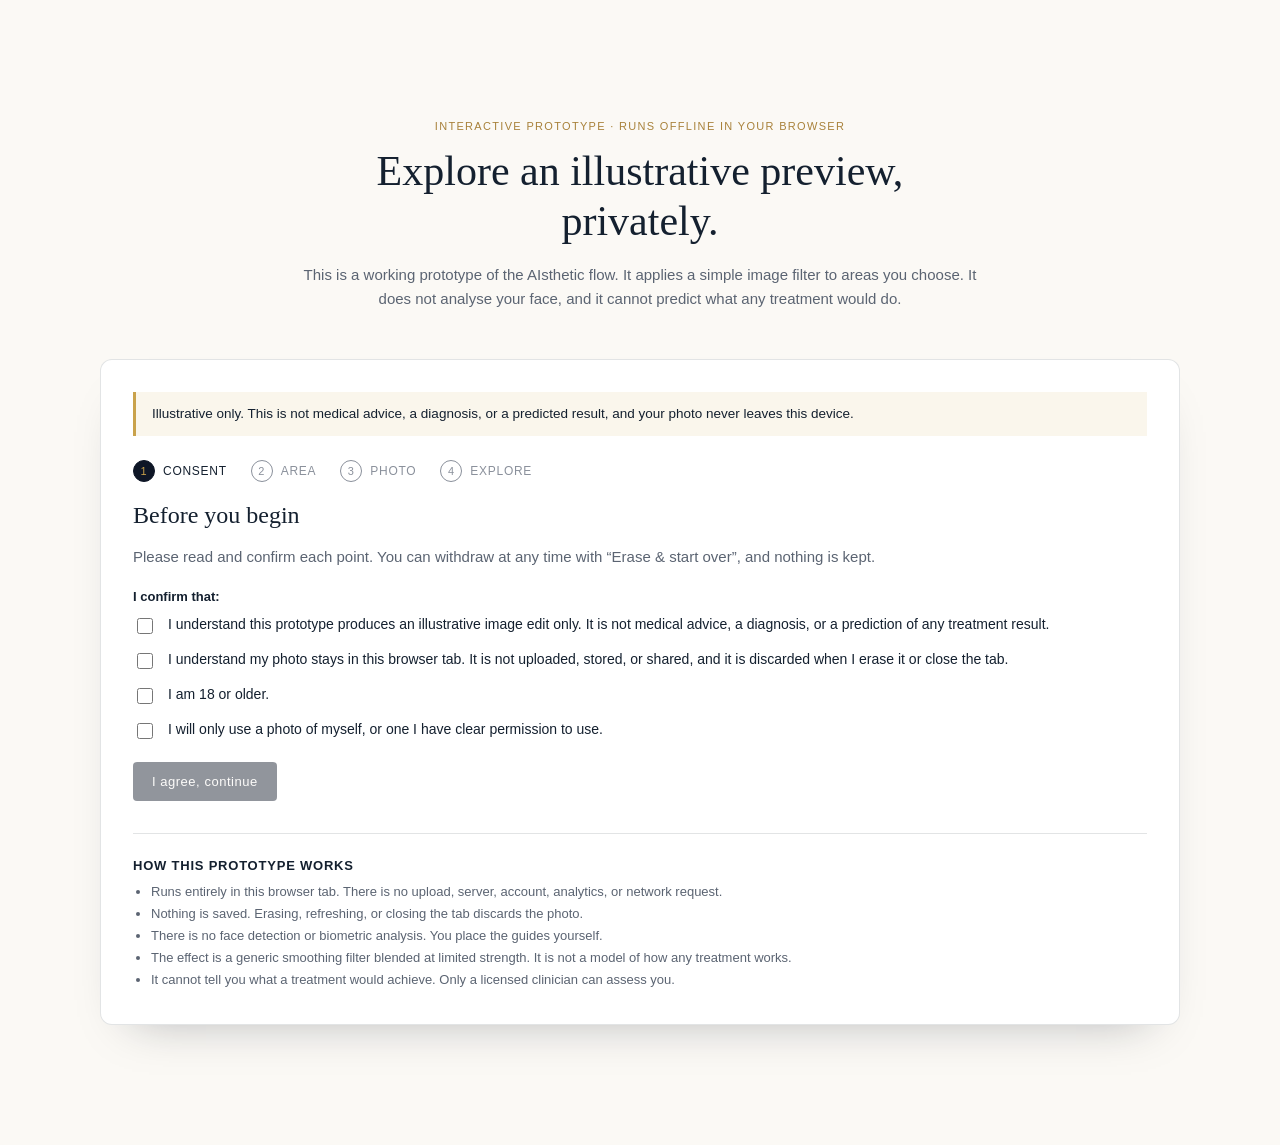
==== simulator.html @ 8ab3dfdd "deploy: publish AIsthetic static site" ====
<!doctype html>
<html lang="en">
  <head>
    <meta charset="UTF-8" />
    <meta name="viewport" content="width=device-width, initial-scale=1.0" />
    <!-- Standalone, fully offline prototype page: no web fonts or third-party resources. -->
    <title>AIsthetic — Offline simulation prototype</title>
    <script type="module" crossorigin src="./assets/simulator-DaD3iozE.js"></script>
    <link rel="modulepreload" crossorigin href="./assets/index-Bb-KDoQ-.js">
    <link rel="stylesheet" crossorigin href="./assets/index-sX0Aq_4Y.css">
  </head>
  <body>
    <div id="root"></div>
  </body>
</html>
---- assets/index-sX0Aq_4Y.css ----
.aisthetic-sim{background:#fbf9f5;padding:120px 48px;color:#14202f;scroll-margin-top:72px}.aisthetic-sim-header{max-width:680px;margin:0 auto 48px;text-align:center}.aisthetic-sim-eyebrow{font-size:11px;letter-spacing:.12em;color:#a8813a;text-transform:uppercase;margin-bottom:14px}.aisthetic-sim-title{font-family:Newsreader,serif;font-weight:400;font-size:clamp(28px,3.4vw,42px);line-height:1.2;margin:0 0 16px}.aisthetic-sim-intro,.aisthetic-sim-lead,.aisthetic-sim-help{font-size:15px;line-height:1.6;color:#5b6472;margin:0}.aisthetic-sim-shell{max-width:1080px;margin:0 auto;background:#fff;border:1px solid rgba(20,32,47,.12);border-radius:12px;padding:32px;box-shadow:0 24px 48px -32px #0e162659}.aisthetic-sim-banner{margin:0 0 24px;padding:12px 16px;border-left:3px solid #c9a24b;background:#c9a24b1a;font-size:13.5px;line-height:1.5;color:#14202f}.aisthetic-sim-steps{display:flex;gap:24px;list-style:none;padding:0;margin:0 0 20px;font-size:12px;letter-spacing:.06em;text-transform:uppercase;color:#8a909b}.aisthetic-sim-steps li{display:flex;align-items:center;gap:8px}.aisthetic-sim-steps li.is-reached{color:#14202f}.aisthetic-sim-step-num{display:inline-flex;align-items:center;justify-content:center;width:22px;height:22px;border-radius:50%;border:1px solid currentColor;font-size:11px}.aisthetic-sim-steps li[aria-current=step] .aisthetic-sim-step-num{background:#0e1626;border-color:#0e1626;color:#c9a24b}.aisthetic-sim-step-title{font-family:Newsreader,serif;font-weight:400;font-size:24px;margin:0 0 16px}.aisthetic-sim-step-title:focus{outline:none}.aisthetic-sim-panel{display:grid;gap:20px}.aisthetic-sim-fieldset{border:none;padding:0;margin:0;display:grid;gap:12px}.aisthetic-sim-fieldset legend{font-size:13px;font-weight:600;margin-bottom:10px;padding:0}.aisthetic-sim-check{display:flex;gap:12px;align-items:flex-start;font-size:14px;line-height:1.55;cursor:pointer}.aisthetic-sim-check input{margin-top:4px;width:16px;height:16px;flex-shrink:0;accent-color:#a8813a}.aisthetic-sim-check strong{display:block;font-weight:500}.aisthetic-sim-check small,.aisthetic-sim-range small{display:block;font-size:12px;color:#5b6472;line-height:1.5}.aisthetic-sim-btn{display:inline-flex;align-items:center;justify-content:center;gap:8px;padding:11px 18px;border-radius:4px;border:1px solid transparent;font-size:13px;letter-spacing:.04em;font-weight:500;cursor:pointer;background:none;transition:background .2s ease,color .2s ease,border-color .2s ease}.aisthetic-sim-btn:focus-visible,.aisthetic-sim-btn:focus-within,.aisthetic-sim-modes button:focus-visible{outline:2px solid #a8813a;outline-offset:2px}.aisthetic-sim-btn:disabled,.aisthetic-sim-btn.is-disabled{opacity:.45;cursor:not-allowed}.aisthetic-sim-btn--primary{background:#0e1626;color:#fbf9f5;justify-self:start}.aisthetic-sim-btn--primary:not(:disabled):hover{background:#222a3a}.aisthetic-sim-btn--ghost{border-color:#14202f4d;color:#14202f}.aisthetic-sim-btn--ghost:not(.is-disabled):hover{border-color:#a8813a}.aisthetic-sim-btn--danger{border-color:#a0342873;color:#8f2e22}.aisthetic-sim-btn--danger:hover{background:#a0342812}.aisthetic-sim-btn--text{padding:6px 0;color:#5b6472;justify-self:start;text-decoration:underline;text-underline-offset:3px}.aisthetic-sim-sources{display:grid;grid-template-columns:repeat(2,minmax(0,1fr));gap:16px}.aisthetic-sim-source{display:flex;gap:16px;padding:20px;border:1px solid rgba(20,32,47,.14);border-radius:8px;background:#fbf9f5}.aisthetic-sim-source p{margin:4px 0 14px;font-size:13px;line-height:1.5;color:#5b6472}.aisthetic-sim-source-title,.aisthetic-sim-tips-title{font-weight:600;font-size:14px}.aisthetic-sim-source-thumb{width:96px;height:120px;object-fit:cover;border-radius:6px;flex-shrink:0}.aisthetic-sim-tips ul,.aisthetic-sim-questions ul,.aisthetic-sim-transparency ul{margin:8px 0 0;padding-left:18px;font-size:13px;line-height:1.7;color:#5b6472}.aisthetic-sim-status{min-height:1.4em;font-size:13px;color:#5b6472}.aisthetic-sim-error{margin:12px 0 0;font-size:13px;color:#8f2e22}.aisthetic-sim-result-notice{margin:12px 0 0;padding:10px 14px;border-left:3px solid #c9a24b;background:#c9a24b1a;font-size:13px;line-height:1.5;color:#14202f}.aisthetic-sim-studio{display:grid;grid-template-columns:minmax(0,1.35fr) minmax(0,1fr);gap:32px;align-items:start}.aisthetic-sim-modes{display:inline-flex;border:1px solid rgba(20,32,47,.2);border-radius:999px;padding:3px;margin-bottom:12px}.aisthetic-sim-modes button{border:none;background:none;padding:8px 16px;border-radius:999px;font-size:13px;cursor:pointer;color:#5b6472}.aisthetic-sim-modes button[aria-pressed=true]{background:#0e1626;color:#fbf9f5}.aisthetic-sim-help{font-size:13px;margin-bottom:14px}.aisthetic-sim-stage{position:relative;width:100%;margin:0 auto;border-radius:8px;overflow:hidden;background:#0e1626;-webkit-user-select:none;user-select:none}.aisthetic-sim-canvas{display:block;width:100%;height:100%}.aisthetic-sim-overlay{position:absolute;top:0;right:0;bottom:0;left:0;width:100%;height:100%}.aisthetic-sim-guide{fill:#c9a24b24;stroke:#c9a24b;stroke-width:2;stroke-dasharray:6 4;vector-effect:non-scaling-stroke;cursor:grab;touch-action:none;outline:none}.aisthetic-sim-guide:active{cursor:grabbing}.aisthetic-sim-guide:focus-visible{stroke:#fbf9f5;stroke-width:3;fill:#c9a24b47}.aisthetic-sim-guide-dot{fill:#c9a24b;pointer-events:none}.aisthetic-sim-compare-after{position:absolute;top:0;right:0;bottom:0;left:0}.aisthetic-sim-compare-divider{position:absolute;top:0;bottom:0;width:2px;margin-left:-1px;background:#c9a24b;pointer-events:none}.aisthetic-sim-tag{position:absolute;top:12px;padding:4px 10px;border-radius:999px;font-size:11px;letter-spacing:.08em;text-transform:uppercase;background:#0e1626b8;color:#fbf9f5;pointer-events:none}.aisthetic-sim-tag--left{left:12px}.aisthetic-sim-tag--right{right:12px;color:#c9a24b}.aisthetic-sim-controls{display:grid;gap:24px}.aisthetic-sim-range{display:grid;gap:8px;font-size:13px;font-weight:600}.aisthetic-sim-range-head{display:flex;justify-content:space-between;gap:12px}.aisthetic-sim-range output{font-weight:400;color:#a8813a;font-variant-numeric:tabular-nums}.aisthetic-sim-range input{width:100%;accent-color:#a8813a}.aisthetic-sim-range--compare{margin-top:12px}.aisthetic-sim-actions{display:flex;flex-wrap:wrap;gap:10px}.aisthetic-sim-questions{padding:16px 18px;border-radius:8px;background:#f2f0ec}.aisthetic-sim-transparency{margin-top:32px;padding-top:24px;border-top:1px solid rgba(20,32,47,.12)}.aisthetic-sim-transparency h3{margin:0;font-size:13px;font-weight:600;letter-spacing:.06em;text-transform:uppercase}.aisthetic-sim-visually-hidden{position:absolute;width:1px;height:1px;padding:0;margin:-1px;overflow:hidden;clip:rect(0,0,0,0);white-space:nowrap;border:0}@media (max-width: 900px){.aisthetic-sim{padding:96px 20px}.aisthetic-sim-shell{padding:20px}.aisthetic-sim-studio,.aisthetic-sim-sources{grid-template-columns:1fr}}@media (prefers-reduced-motion: reduce){.aisthetic-sim-btn{transition:none}}*{box-sizing:border-box}.aisthetic-skip-link{position:absolute;top:-100%;left:0;z-index:100;padding:10px 16px;background:#14202f;color:#f7f5f0;font-size:14px;font-weight:500;border-radius:0 0 4px 4px;transition:top .15s ease}.aisthetic-skip-link:focus{top:0;outline:2px solid #c9a24b;outline-offset:2px}body{margin:0;background:#fbf9f5;font-family:IBM Plex Sans,sans-serif}a{color:#c9a24b;text-decoration:none}a:hover{color:#a8813a}input,button,textarea,select{font-family:IBM Plex Sans,sans-serif}button{font:inherit}.image-placeholder{width:100%;height:100%;display:flex;align-items:center;justify-content:center;text-align:center;padding:16px;background:linear-gradient(135deg,#c9a24b1f,#0e16260f);border:1px dashed rgba(20,32,47,.25);color:#5b6472;font-size:12px;letter-spacing:.03em}
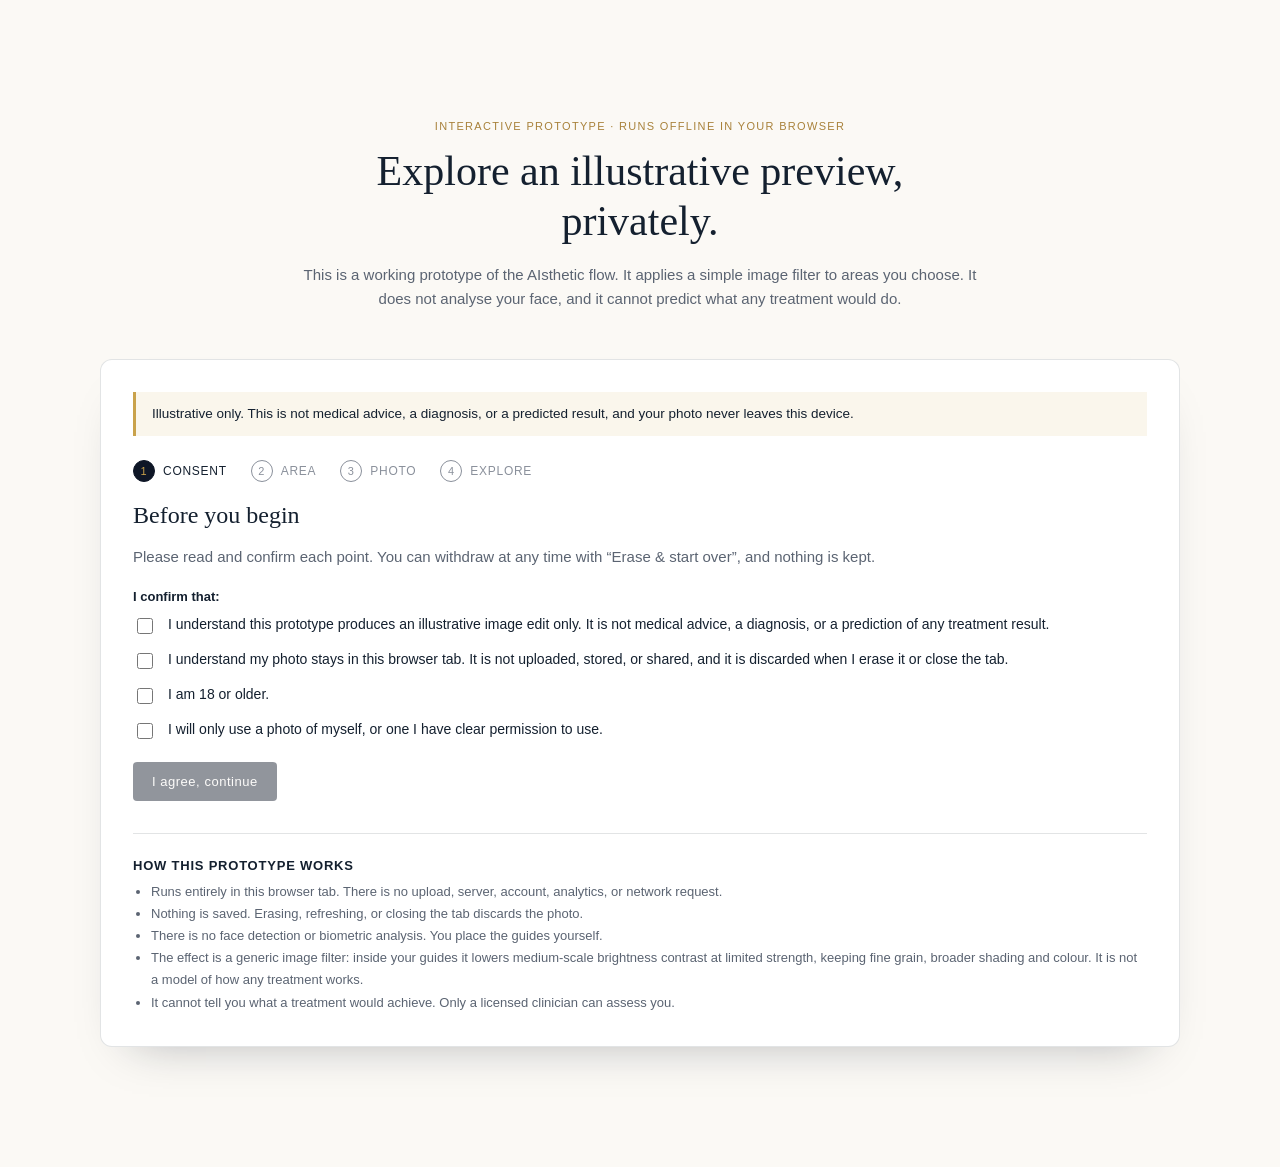
==== commit 4ca69697: "deploy: publish AIsthetic lots 1-2 Built from source 2ad5525.  Co-Authored-By: Claude Opus 5.5 <nore" ====
--- a/simulator.html
+++ b/simulator.html
@@ -1,15 +1,16 @@
-<!doctype html>
-<html lang="en">
-  <head>
-    <meta charset="UTF-8" />
-    <meta name="viewport" content="width=device-width, initial-scale=1.0" />
-    <!-- Standalone, fully offline prototype page: no web fonts or third-party resources. -->
-    <title>AIsthetic — Offline simulation prototype</title>
-    <script type="module" crossorigin src="./assets/simulator-DaD3iozE.js"></script>
-    <link rel="modulepreload" crossorigin href="./assets/index-Bb-KDoQ-.js">
-    <link rel="stylesheet" crossorigin href="./assets/index-sX0Aq_4Y.css">
-  </head>
-  <body>
-    <div id="root"></div>
-  </body>
-</html>
+<!doctype html>
+<html lang="en">
+  <head>
+    <meta charset="UTF-8" />
+    <meta name="viewport" content="width=device-width, initial-scale=1.0" />
+    <!-- Standalone, fully offline prototype page: no web fonts or third-party resources. -->
+    <title>AIsthetic — Offline simulation prototype</title>
+    <script type="module" crossorigin src="./assets/simulator-jWZTNYEi.js"></script>
+    <link rel="modulepreload" crossorigin href="./assets/index-FHGKYNZR.js">
+    <link rel="stylesheet" crossorigin href="./assets/index-D8ed8piM.css">
+  </head>
+  <body>
+    <div id="root"></div>+
+  </body>
+</html>
--- a/assets/index-D8ed8piM.css
+++ b/assets/index-D8ed8piM.css
@@ -0,0 +1 @@
+.aisthetic-sim{background:#fbf9f5;padding:120px 48px;color:#14202f;scroll-margin-top:72px}.aisthetic-sim-header{max-width:680px;margin:0 auto 48px;text-align:center}.aisthetic-sim-eyebrow{font-size:11px;letter-spacing:.12em;color:#a8813a;text-transform:uppercase;margin-bottom:14px}.aisthetic-sim-title{font-family:Newsreader,serif;font-weight:400;font-size:clamp(28px,3.4vw,42px);line-height:1.2;margin:0 0 16px}.aisthetic-sim-intro,.aisthetic-sim-lead,.aisthetic-sim-help{font-size:15px;line-height:1.6;color:#5b6472;margin:0}.aisthetic-sim-shell{max-width:1080px;margin:0 auto;background:#fff;border:1px solid rgba(20,32,47,.12);border-radius:12px;padding:32px;box-shadow:0 24px 48px -32px #0e162659}.aisthetic-sim-banner{margin:0 0 24px;padding:12px 16px;border-left:3px solid #c9a24b;background:#c9a24b1a;font-size:13.5px;line-height:1.5;color:#14202f}.aisthetic-sim-steps{display:flex;gap:24px;list-style:none;padding:0;margin:0 0 20px;font-size:12px;letter-spacing:.06em;text-transform:uppercase;color:#8a909b}.aisthetic-sim-steps li{display:flex;align-items:center;gap:8px}.aisthetic-sim-steps li.is-reached{color:#14202f}.aisthetic-sim-step-num{display:inline-flex;align-items:center;justify-content:center;width:22px;height:22px;border-radius:50%;border:1px solid currentColor;font-size:11px}.aisthetic-sim-steps li[aria-current=step] .aisthetic-sim-step-num{background:#0e1626;border-color:#0e1626;color:#c9a24b}.aisthetic-sim-step-title{font-family:Newsreader,serif;font-weight:400;font-size:24px;margin:0 0 16px}.aisthetic-sim-step-title:focus{outline:none}.aisthetic-sim-panel{display:grid;gap:20px}.aisthetic-sim-fieldset{border:none;padding:0;margin:0;display:grid;gap:12px}.aisthetic-sim-fieldset legend{font-size:13px;font-weight:600;margin-bottom:10px;padding:0}.aisthetic-sim-check{display:flex;gap:12px;align-items:flex-start;font-size:14px;line-height:1.55;cursor:pointer}.aisthetic-sim-check input{margin-top:4px;width:16px;height:16px;flex-shrink:0;accent-color:#a8813a}.aisthetic-sim-check strong{display:block;font-weight:500}.aisthetic-sim-check small,.aisthetic-sim-range small{display:block;font-size:12px;color:#5b6472;line-height:1.5}.aisthetic-sim-btn{display:inline-flex;align-items:center;justify-content:center;gap:8px;padding:11px 18px;border-radius:4px;border:1px solid transparent;font-size:13px;letter-spacing:.04em;font-weight:500;cursor:pointer;background:none;transition:background .2s ease,color .2s ease,border-color .2s ease}.aisthetic-sim-btn:focus-visible,.aisthetic-sim-btn:focus-within,.aisthetic-sim-modes button:focus-visible{outline:2px solid #a8813a;outline-offset:2px}.aisthetic-sim-btn:disabled,.aisthetic-sim-btn.is-disabled{opacity:.45;cursor:not-allowed}.aisthetic-sim-btn--primary{background:#0e1626;color:#fbf9f5;justify-self:start}.aisthetic-sim-btn--primary:not(:disabled):hover{background:#222a3a}.aisthetic-sim-btn--ghost{border-color:#14202f4d;color:#14202f}.aisthetic-sim-btn--ghost:not(.is-disabled):hover{border-color:#a8813a}.aisthetic-sim-btn--danger{border-color:#a0342873;color:#8f2e22}.aisthetic-sim-btn--danger:hover{background:#a0342812}.aisthetic-sim-btn--text{padding:6px 0;color:#5b6472;justify-self:start;text-decoration:underline;text-underline-offset:3px}.aisthetic-sim-sources{display:grid;grid-template-columns:repeat(2,minmax(0,1fr));gap:16px}.aisthetic-sim-source{display:flex;gap:16px;padding:20px;border:1px solid rgba(20,32,47,.14);border-radius:8px;background:#fbf9f5}.aisthetic-sim-source p{margin:4px 0 14px;font-size:13px;line-height:1.5;color:#5b6472}.aisthetic-sim-source-title,.aisthetic-sim-tips-title{font-weight:600;font-size:14px}.aisthetic-sim-source-thumb{width:96px;height:120px;object-fit:cover;border-radius:6px;flex-shrink:0}.aisthetic-sim-tips ul,.aisthetic-sim-questions ul,.aisthetic-sim-transparency ul{margin:8px 0 0;padding-left:18px;font-size:13px;line-height:1.7;color:#5b6472}.aisthetic-sim-status{min-height:1.4em;font-size:13px;color:#5b6472}.aisthetic-sim-error{margin:12px 0 0;font-size:13px;color:#8f2e22}.aisthetic-sim-result-notice{margin:12px 0 0;padding:10px 14px;border-left:3px solid #c9a24b;background:#c9a24b1a;font-size:13px;line-height:1.5;color:#14202f}.aisthetic-sim-studio{display:grid;grid-template-columns:minmax(0,1.35fr) minmax(0,1fr);gap:32px;align-items:start}.aisthetic-sim-modes{display:inline-flex;border:1px solid rgba(20,32,47,.2);border-radius:999px;padding:3px;margin-bottom:12px}.aisthetic-sim-modes button{border:none;background:none;padding:8px 16px;border-radius:999px;font-size:13px;cursor:pointer;color:#5b6472}.aisthetic-sim-modes button[aria-pressed=true]{background:#0e1626;color:#fbf9f5}.aisthetic-sim-help{font-size:13px;margin-bottom:14px}.aisthetic-sim-stage{position:relative;width:100%;margin:0 auto;border-radius:8px;overflow:hidden;background:#0e1626;-webkit-user-select:none;user-select:none}.aisthetic-sim-canvas{display:block;width:100%;height:100%}.aisthetic-sim-overlay{position:absolute;top:0;right:0;bottom:0;left:0;width:100%;height:100%}.aisthetic-sim-guide{fill:#c9a24b24;stroke:#c9a24b;stroke-width:2;stroke-dasharray:6 4;vector-effect:non-scaling-stroke;cursor:grab;touch-action:none;outline:none}.aisthetic-sim-guide:active{cursor:grabbing}.aisthetic-sim-guide:focus-visible{stroke:#fbf9f5;stroke-width:3;fill:#c9a24b47}.aisthetic-sim-guide--selected{stroke-dasharray:none}.aisthetic-sim-guide-dot{fill:#c9a24b;pointer-events:none}.aisthetic-sim-compare-after{position:absolute;top:0;right:0;bottom:0;left:0}.aisthetic-sim-compare-divider{position:absolute;top:0;bottom:0;width:2px;margin-left:-1px;background:#c9a24b;pointer-events:none}.aisthetic-sim-tag{position:absolute;top:12px;padding:4px 10px;border-radius:999px;font-size:11px;letter-spacing:.08em;text-transform:uppercase;background:#0e1626b8;color:#fbf9f5;pointer-events:none}.aisthetic-sim-tag--left{left:12px}.aisthetic-sim-tag--right{right:12px;color:#c9a24b}.aisthetic-sim-controls{display:grid;gap:24px}.aisthetic-sim-range{display:grid;gap:8px;font-size:13px;font-weight:600}.aisthetic-sim-range-head{display:flex;justify-content:space-between;gap:12px}.aisthetic-sim-range output{font-weight:400;color:#a8813a;font-variant-numeric:tabular-nums}.aisthetic-sim-range input{width:100%;accent-color:#a8813a}.aisthetic-sim-guide-pick{font-size:13px;font-weight:600}.aisthetic-sim-guide-size select{width:100%;min-height:44px;padding:8px 10px;border:1px solid #d8d2c6;border-radius:6px;background:#fff;font:inherit;font-size:14px}.aisthetic-sim-guide-size select:focus-visible{outline:2px solid #a8813a;outline-offset:2px}.aisthetic-sim-range--compare{margin-top:12px}.aisthetic-sim-actions{display:flex;flex-wrap:wrap;gap:10px}.aisthetic-sim-questions{padding:16px 18px;border-radius:8px;background:#f2f0ec}.aisthetic-sim-transparency{margin-top:32px;padding-top:24px;border-top:1px solid rgba(20,32,47,.12)}.aisthetic-sim-transparency h3{margin:0;font-size:13px;font-weight:600;letter-spacing:.06em;text-transform:uppercase}.aisthetic-sim-visually-hidden{position:absolute;width:1px;height:1px;padding:0;margin:-1px;overflow:hidden;clip:rect(0,0,0,0);white-space:nowrap;border:0}@media (max-width: 900px){.aisthetic-sim{padding:96px 20px}.aisthetic-sim-shell{padding:20px}.aisthetic-sim-steps{display:grid;grid-template-columns:repeat(2,minmax(0,1fr));gap:10px 16px}.aisthetic-sim-studio,.aisthetic-sim-sources{grid-template-columns:minmax(0,1fr)}}@media (prefers-reduced-motion: reduce){.aisthetic-sim-btn{transition:none}}*{box-sizing:border-box}.aisthetic-skip-link{position:absolute;top:-100%;left:0;z-index:100;padding:10px 16px;background:#14202f;color:#f7f5f0;font-size:14px;font-weight:500;border-radius:0 0 4px 4px;transition:top .15s ease}.aisthetic-skip-link:focus{top:0;outline:2px solid #c9a24b;outline-offset:2px}body{margin:0;background:#fbf9f5;font-family:IBM Plex Sans,sans-serif}a{color:#c9a24b;text-decoration:none}a:hover{color:#a8813a}input,button,textarea,select{font-family:IBM Plex Sans,sans-serif}button{font:inherit}.image-placeholder{width:100%;height:100%;display:flex;align-items:center;justify-content:center;text-align:center;padding:16px;background:linear-gradient(135deg,#c9a24b1f,#0e16260f);border:1px dashed rgba(20,32,47,.25);color:#5b6472;font-size:12px;letter-spacing:.03em}
